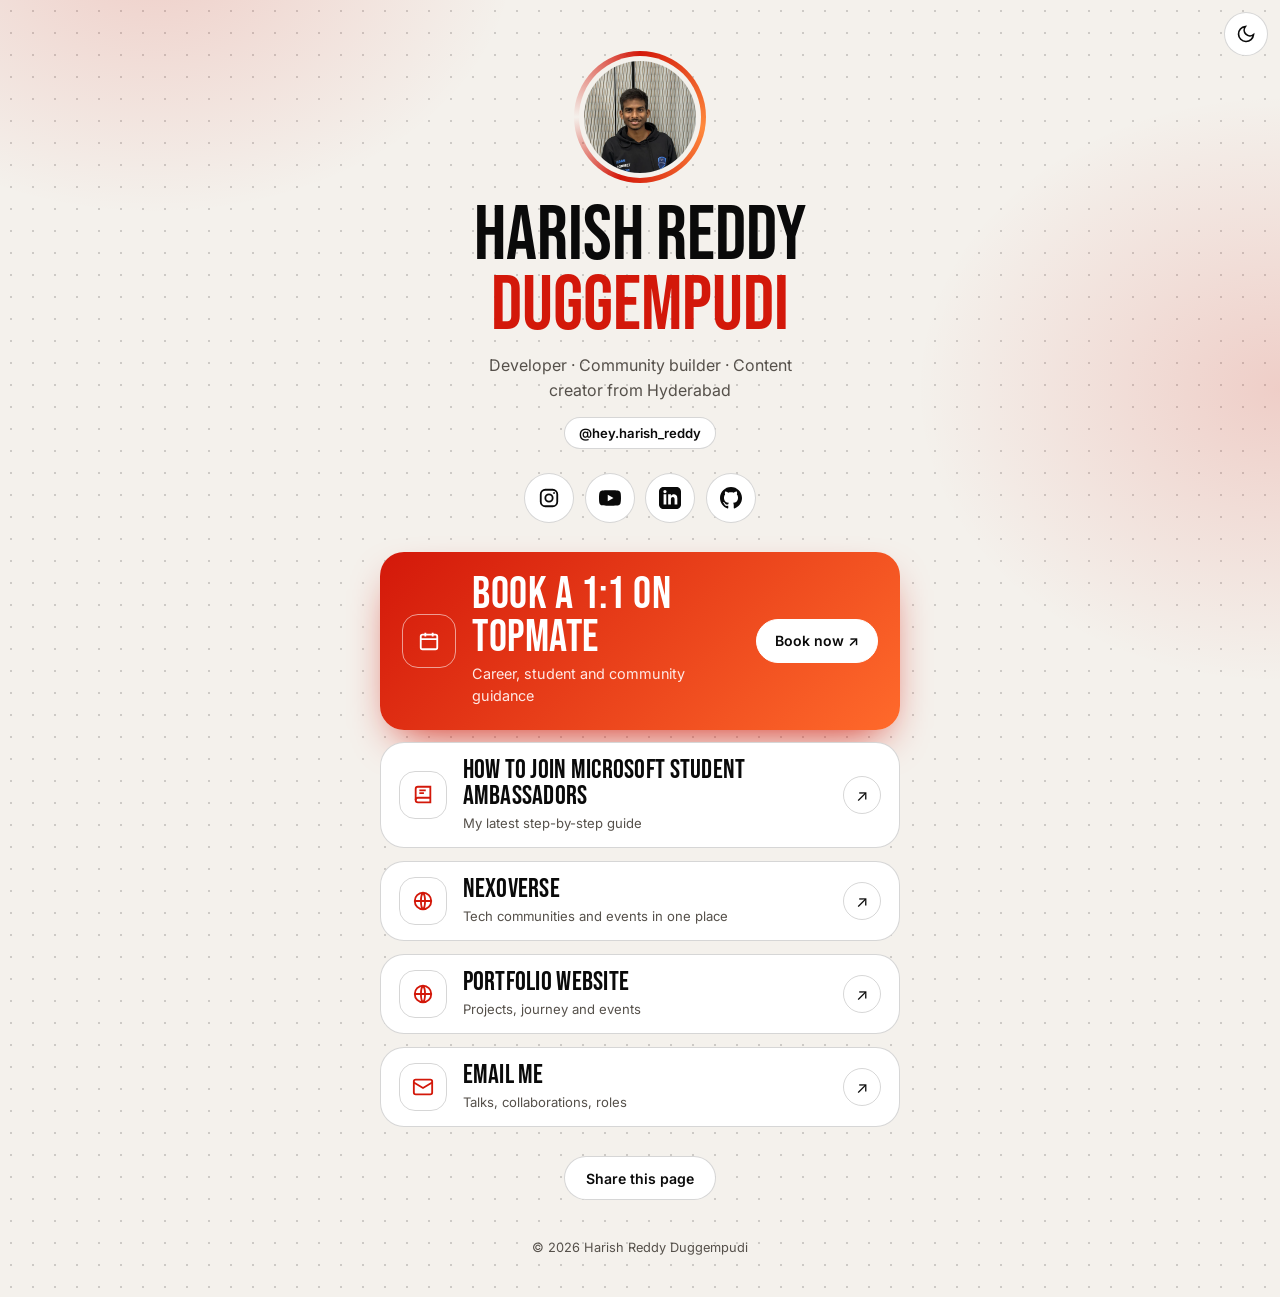
==== links.html @ 3c27a199 "Add link pages to portfolio navigation Co-authored-by: Copilot <223556219+Copilot@users.noreply.gith" ====
<!DOCTYPE html>
<html lang="en">
<head>
<meta charset="utf-8">
<meta name="viewport" content="width=device-width, initial-scale=1, viewport-fit=cover">
<title>Harish Reddy Duggempudi | All my links</title>
<meta name="description" content="All links for Harish Reddy Duggempudi: Topmate mentoring, Instagram, YouTube, LinkedIn, GitHub, articles and projects.">
<meta name="theme-color" content="#0a0a0a">
<link rel="canonical" href="links.html">
<meta property="og:type" content="profile">
<meta property="og:title" content="Harish Reddy Duggempudi | All my links">
<meta property="og:description" content="Mentoring, content, projects and socials in one place.">
<meta property="og:url" content="links.html">
<meta property="og:image" content="assets/og-image.jpg">
<meta name="twitter:card" content="summary_large_image">
<meta name="twitter:image" content="assets/og-image.jpg">
<link rel="icon" type="image/svg+xml" href="/favicon.svg">
<link rel="preconnect" href="https://fonts.googleapis.com">
<link rel="preconnect" href="https://fonts.gstatic.com" crossorigin>
<link href="https://fonts.googleapis.com/css2?family=Bebas+Neue&family=Inter:wght@400;500;600&display=swap" rel="stylesheet">
<link rel="stylesheet" href="common.css">
<style>
body{background:radial-gradient(520px 380px at 12% -4%,var(--glow),transparent 70%),radial-gradient(520px 420px at 100% 30%,var(--glow),transparent 70%),radial-gradient(var(--line) 1px,transparent 1.2px) 0 0/22px 22px,var(--bg)}
.wrap{width:min(520px,100% - 32px);margin:0 auto;padding:3.2rem 0 1rem;text-align:center}
.ring{width:132px;height:132px;margin:0 auto 1.1rem;padding:5px;border-radius:50%;background:conic-gradient(from 0deg,var(--red),#ff8a3d,var(--red) 55%,transparent 75%,var(--red));animation:spin 6s linear infinite}
.ring>div{width:100%;height:100%;border-radius:50%;background:var(--bg);padding:5px}
.ring img{display:block;width:100%;height:100%;border-radius:50%;object-fit:cover;object-position:top;background:var(--card);animation:spin 6s linear infinite reverse}
@keyframes spin{to{transform:rotate(1turn)}}
h1{font-size:clamp(3.2rem,15vw,4.8rem)}
h1 span{color:var(--red)}
.bio{color:var(--mute);max-width:32ch;margin:.7rem auto 0}
.handle{display:inline-block;margin-top:.9rem;padding:.3rem .9rem;border:1px solid var(--line);border-radius:99px;font-size:.82rem;font-weight:600;background:var(--card)}
.soc{display:flex;justify-content:center;flex-wrap:wrap;gap:.65rem;margin:1.5rem 0 1.8rem}
.soc a{width:50px;height:50px;border-radius:50%;border:1px solid var(--line);background:var(--card);display:grid;place-items:center;transition:transform .2s,background .2s,border-color .2s,color .2s}
.soc a svg{width:22px;height:22px}
@media(hover:hover){.soc a:hover{background:var(--red);border-color:var(--red);color:#fff;transform:translateY(-4px) rotate(-6deg)}}
.soc a:active{transform:scale(.94)}
ul.l{list-style:none;display:flex;flex-direction:column;gap:.8rem;text-align:left}
ul.l li{animation:up .6s cubic-bezier(.2,.8,.2,1) both;animation-delay:calc(var(--i)*70ms + 150ms)}
.lk{--x:50%;--y:50%;position:relative;overflow:hidden;isolation:isolate;display:flex;align-items:center;gap:1rem;min-height:76px;padding:.9rem 1.1rem;border:1px solid var(--line);border-radius:24px;background:var(--card);transition:border-color .2s,transform .2s}
.lk::before{content:"";position:absolute;inset:0;z-index:-1;opacity:0;transition:opacity .25s;background:radial-gradient(240px circle at var(--x) var(--y),var(--glow),transparent 70%)}
.ic{flex:none;width:48px;height:48px;border-radius:16px;border:1px solid var(--line);display:grid;place-items:center;color:var(--red);transition:background .2s,color .2s,border-color .2s}
.ic svg{width:22px;height:22px}
.tx{flex:1;min-width:0}
.tx b{display:block;font:400 1.7rem/.95 'Bebas Neue',Impact,sans-serif;text-transform:uppercase;letter-spacing:.01em;overflow-wrap:anywhere}
.tx span{display:block;color:var(--mute);font-size:.82rem;margin-top:.2rem;overflow-wrap:anywhere}
.ar{flex:none;width:38px;height:38px;border-radius:50%;border:1px solid var(--line);display:grid;place-items:center;transition:background .2s,transform .25s,border-color .2s,color .2s}
@media(hover:hover){
.lk:hover{border-color:var(--red);transform:translateY(-3px)}
.lk:hover::before{opacity:1}
.lk:hover .ic{background:var(--red);color:#fff;border-color:var(--red)}
.lk:hover .ar{background:var(--red);border-color:var(--red);color:#fff;transform:rotate(45deg)}
.lk.f:hover{transform:translateY(-3px) scale(1.01)}
.lk.f:hover .ar{background:#0a0a0a;color:#fff;border-color:#0a0a0a;transform:none}}
.lk:active{transform:scale(.985)}
.lk.f{flex-wrap:wrap;min-height:150px;padding:1.4rem;border:0;background:linear-gradient(135deg,var(--red),#ff6a2b);color:#fff;box-shadow:0 18px 44px -18px var(--red)}
.lk.f::before{display:none}
.lk.f::after{content:"";position:absolute;inset:0;z-index:-1;background:linear-gradient(110deg,transparent 35%,rgba(255,255,255,.28) 50%,transparent 65%);transform:translateX(-120%);animation:shine 4.2s ease-in-out 1.2s infinite}
@keyframes shine{60%,100%{transform:translateX(120%)}}
.lk.f .ic{width:54px;height:54px;color:#fff;border-color:rgba(255,255,255,.55)}
.lk.f .tx b{font-size:2.8rem}
.lk.f .tx span{color:#ffe9e5;font-size:.9rem}
.lk.f .ar{width:auto;height:44px;padding:0 1.1rem;border-radius:99px;background:#fff;color:#0a0a0a;border-color:#fff;font-weight:600;font-size:.88rem}
.new{display:inline-block;margin-left:.5rem;padding:.12rem .6rem;border-radius:99px;background:var(--red);color:#fff;font:600 .68rem/1.5 Inter,sans-serif;letter-spacing:.04em;vertical-align:middle;animation:pulse 2s ease-in-out infinite}
@keyframes pulse{50%{box-shadow:0 0 0 6px transparent;opacity:.75}}
.share{margin-top:1.8rem}
@media(max-width:380px){.lk.f .tx b{font-size:2.3rem}.tx b{font-size:1.5rem}}
</style>
</head>
<body>
<a class="skip" href="#list">Skip to links</a>
<button class="theme" id="theme" type="button" aria-label="Switch theme"></button>
<main class="wrap">
  <div class="ring"><div><img id="photo" alt="Portrait of Harish Reddy Duggempudi" width="112" height="112" fetchpriority="high" decoding="async"></div></div>
  <h1 class="d" id="name">Harish Reddy <span>Duggempudi</span></h1>
  <p class="bio" id="bio"></p>
  <span class="handle" id="handle"></span>
  <nav class="soc" id="soc" aria-label="Social media"></nav>
  <ul class="l" id="list" aria-label="My links"></ul>
  <noscript><p class="noscript">Please enable JavaScript to see my links, or visit <a href="https://www.instagram.com/hey.harish_reddy/">Instagram</a>.</p></noscript>
  <button class="pill share" id="share" type="button">Share this page</button>
</main>
<footer>© <span id="yr"></span> <a href="./">Harish Reddy Duggempudi</a></footer>
<div id="toast" role="status" aria-live="polite"></div>

<script src="links-data.js"></script>
<script src="common.js"></script>
<script>
(function(){
  const {$,esc,icon,safe,ext,visible}=App,P=window.PROFILE,parts=P.name.split(' ');
  document.title=P.name+' | All my links';
  $('#name').innerHTML=esc(parts.slice(0,2).join(' '))+'<br><span>'+esc(parts.slice(2).join(' '))+'</span>';
  $('#bio').textContent=P.bio;
  $('#handle').textContent=P.handle;
  $('#photo').src=P.photo;
  $('#yr').textContent=new Date().getFullYear();
  $('#soc').innerHTML=window.SOCIALS.map(s=>`<a href="${esc(safe(s.url))}"${ext(s.url)} aria-label="${esc(s.name)}${/^https?:/i.test(s.url)?' (opens in a new tab)':''}" title="${esc(s.name)}">${icon(s.icon)}</a>`).join('');
  $('#list').innerHTML=visible(window.LINKS).map((l,i)=>{
    const cta=l.cta||'Open';
    const fresh=l.isNew||(l.added&&(Date.now()-new Date(l.added))/864e5<=(window.NEW_DAYS||14));
    return `<li style="--i:${i}"><a class="lk${l.featured?' f':''}" href="${esc(safe(l.url))}"${ext(l.url)}><span class="ic">${icon(l.icon)}</span><span class="tx"><b>${esc(l.title)}${fresh?'<span class="new">New</span>':''}</b>${l.desc?`<span>${esc(l.desc)}</span>`:''}</span><span class="ar"${l.featured?'':' aria-hidden="true"'}>${l.featured?esc(cta)+' ↗':'↗'}</span></a></li>`;
  }).join('');
  App.spotlight('#list','.lk');App.share(document.querySelector('#share'));App.theme();App.seo('links.html');
})();
</script>
</body>
</html>
---- common.css ----
/* Shared styles for links.html and socials.html */
:root{--bg:#0a0a0a;--card:#161616;--line:rgba(255,255,255,.14);--text:#f4f1ec;--mute:#aaa59d;--red:#f12c1c;--glow:rgba(241,44,28,.22);color-scheme:dark}
@media(prefers-color-scheme:light){:root:not([data-theme=dark]){--bg:#f4f1ec;--card:#fff;--line:rgba(0,0,0,.16);--text:#0a0a0a;--mute:#55504a;--red:#d3180a;--glow:rgba(211,24,10,.16);color-scheme:light}}
:root[data-theme=light]{--bg:#f4f1ec;--card:#fff;--line:rgba(0,0,0,.16);--text:#0a0a0a;--mute:#55504a;--red:#d3180a;--glow:rgba(211,24,10,.16);color-scheme:light}
*{box-sizing:border-box;margin:0;padding:0}
html{background:var(--bg);-webkit-text-size-adjust:100%}
body{min-height:100vh;min-height:100dvh;color:var(--text);font:400 1rem/1.55 Inter,system-ui,-apple-system,"Segoe UI",sans-serif;padding:env(safe-area-inset-top,0px) 0 env(safe-area-inset-bottom,0px);overflow-x:hidden}
a{color:inherit;text-decoration:none}
.d{font-family:'Bebas Neue',Impact,sans-serif;font-weight:400;text-transform:uppercase;line-height:.92}
:focus-visible{outline:3px solid var(--red);outline-offset:3px}
.skip{position:absolute;left:12px;top:-60px;z-index:20;padding:.6rem 1rem;border-radius:99px;background:var(--red);color:#fff;font-weight:600;transition:top .2s}
.skip:focus{top:calc(env(safe-area-inset-top,0px) + 10px)}
.theme{position:fixed;top:calc(env(safe-area-inset-top,0px) + 12px);right:12px;z-index:15;width:44px;height:44px;border-radius:50%;border:1px solid var(--line);background:var(--card);color:var(--text);display:grid;place-items:center;cursor:pointer;transition:background .2s,color .2s,border-color .2s}
@media(hover:hover){.theme:hover{background:var(--red);border-color:var(--red);color:#fff}}
.theme svg{width:20px;height:20px}
.ic svg{display:block}
.pill{display:inline-flex;align-items:center;justify-content:center;gap:.5rem;min-height:44px;padding:.6rem 1.3rem;border-radius:99px;border:1px solid var(--line);background:var(--card);color:var(--text);font:600 .88rem Inter,system-ui,sans-serif;cursor:pointer;transition:background .2s,border-color .2s,color .2s}
@media(hover:hover){.pill:hover{background:var(--red);border-color:var(--red);color:#fff}}
.theme:active,.pill:active{transform:scale(.97)}
footer{text-align:center;color:var(--mute);font-size:.8rem;padding:1.4rem 1rem 2.4rem}
@media(hover:hover){footer a:hover{color:var(--red)}}
footer a:active{opacity:.7}
#toast{position:fixed;bottom:calc(env(safe-area-inset-bottom,0px) + 20px);left:50%;transform:translateX(-50%);background:var(--text);color:var(--bg);padding:.7rem 1.2rem;border-radius:99px;font-size:.88rem;opacity:0;pointer-events:none;transition:opacity .3s;z-index:30}
#toast.on{opacity:1}
.noscript{max-width:420px;margin:3rem auto;padding:0 1rem;text-align:center}
@keyframes up{from{opacity:0;transform:translateY(18px)}}
@media(prefers-reduced-motion:reduce){*,*::before,*::after{animation:none!important;transition:none!important}}
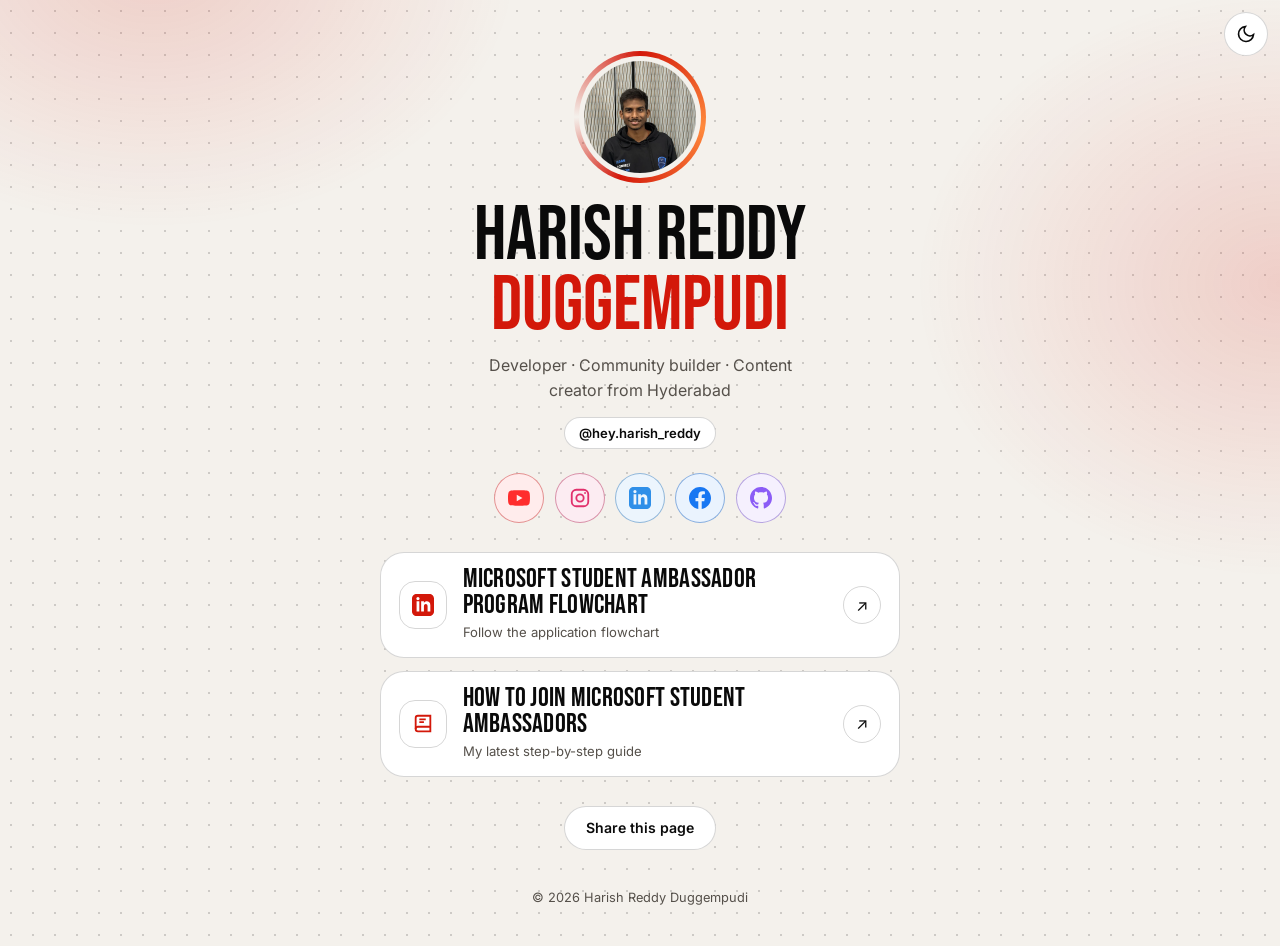
==== commit a9753615: "Update social links and landing pages Co-authored-by: Copilot <223556219+Copilot@users.noreply.githu" ====
--- a/links.html
+++ b/links.html
@@ -31,9 +31,10 @@
 .bio{color:var(--mute);max-width:32ch;margin:.7rem auto 0}
 .handle{display:inline-block;margin-top:.9rem;padding:.3rem .9rem;border:1px solid var(--line);border-radius:99px;font-size:.82rem;font-weight:600;background:var(--card)}
 .soc{display:flex;justify-content:center;flex-wrap:wrap;gap:.65rem;margin:1.5rem 0 1.8rem}
-.soc a{width:50px;height:50px;border-radius:50%;border:1px solid var(--line);background:var(--card);display:grid;place-items:center;transition:transform .2s,background .2s,border-color .2s,color .2s}
+.soc a{--a:var(--red);width:50px;height:50px;border-radius:50%;border:1px solid color-mix(in srgb,var(--a) 35%,var(--line));background:color-mix(in srgb,var(--a) 9%,var(--card));color:var(--a);display:grid;place-items:center;transition:transform .2s,background .2s,border-color .2s,color .2s}
+.soc a[data-k=instagram]{--a:#e1306c}.soc a[data-k=youtube]{--a:#ff2d2d}.soc a[data-k=linkedin]{--a:#2f8fe8}.soc a[data-k=github]{--a:#8b5cf6}.soc a[data-k=facebook]{--a:#1877f2}
 .soc a svg{width:22px;height:22px}
-@media(hover:hover){.soc a:hover{background:var(--red);border-color:var(--red);color:#fff;transform:translateY(-4px) rotate(-6deg)}}
+@media(hover:hover){.soc a:hover{background:var(--a);border-color:var(--a);color:#fff;transform:translateY(-4px) rotate(-6deg)}}
 .soc a:active{transform:scale(.94)}
 ul.l{list-style:none;display:flex;flex-direction:column;gap:.8rem;text-align:left}
 ul.l li{animation:up .6s cubic-bezier(.2,.8,.2,1) both;animation-delay:calc(var(--i)*70ms + 150ms)}
@@ -94,7 +95,7 @@
   $('#handle').textContent=P.handle;
   $('#photo').src=P.photo;
   $('#yr').textContent=new Date().getFullYear();
-  $('#soc').innerHTML=window.SOCIALS.map(s=>`<a href="${esc(safe(s.url))}"${ext(s.url)} aria-label="${esc(s.name)}${/^https?:/i.test(s.url)?' (opens in a new tab)':''}" title="${esc(s.name)}">${icon(s.icon)}</a>`).join('');
+  $('#soc').innerHTML=window.SOCIALS.map(s=>`<a data-k="${esc(s.icon)}" href="${esc(safe(s.url))}"${ext(s.url)} aria-label="${esc(s.name)}${/^https?:/i.test(s.url)?' (opens in a new tab)':''}" title="${esc(s.name)}">${icon(s.icon)}</a>`).join('');
   $('#list').innerHTML=visible(window.LINKS).map((l,i)=>{
     const cta=l.cta||'Open';
     const fresh=l.isNew||(l.added&&(Date.now()-new Date(l.added))/864e5<=(window.NEW_DAYS||14));
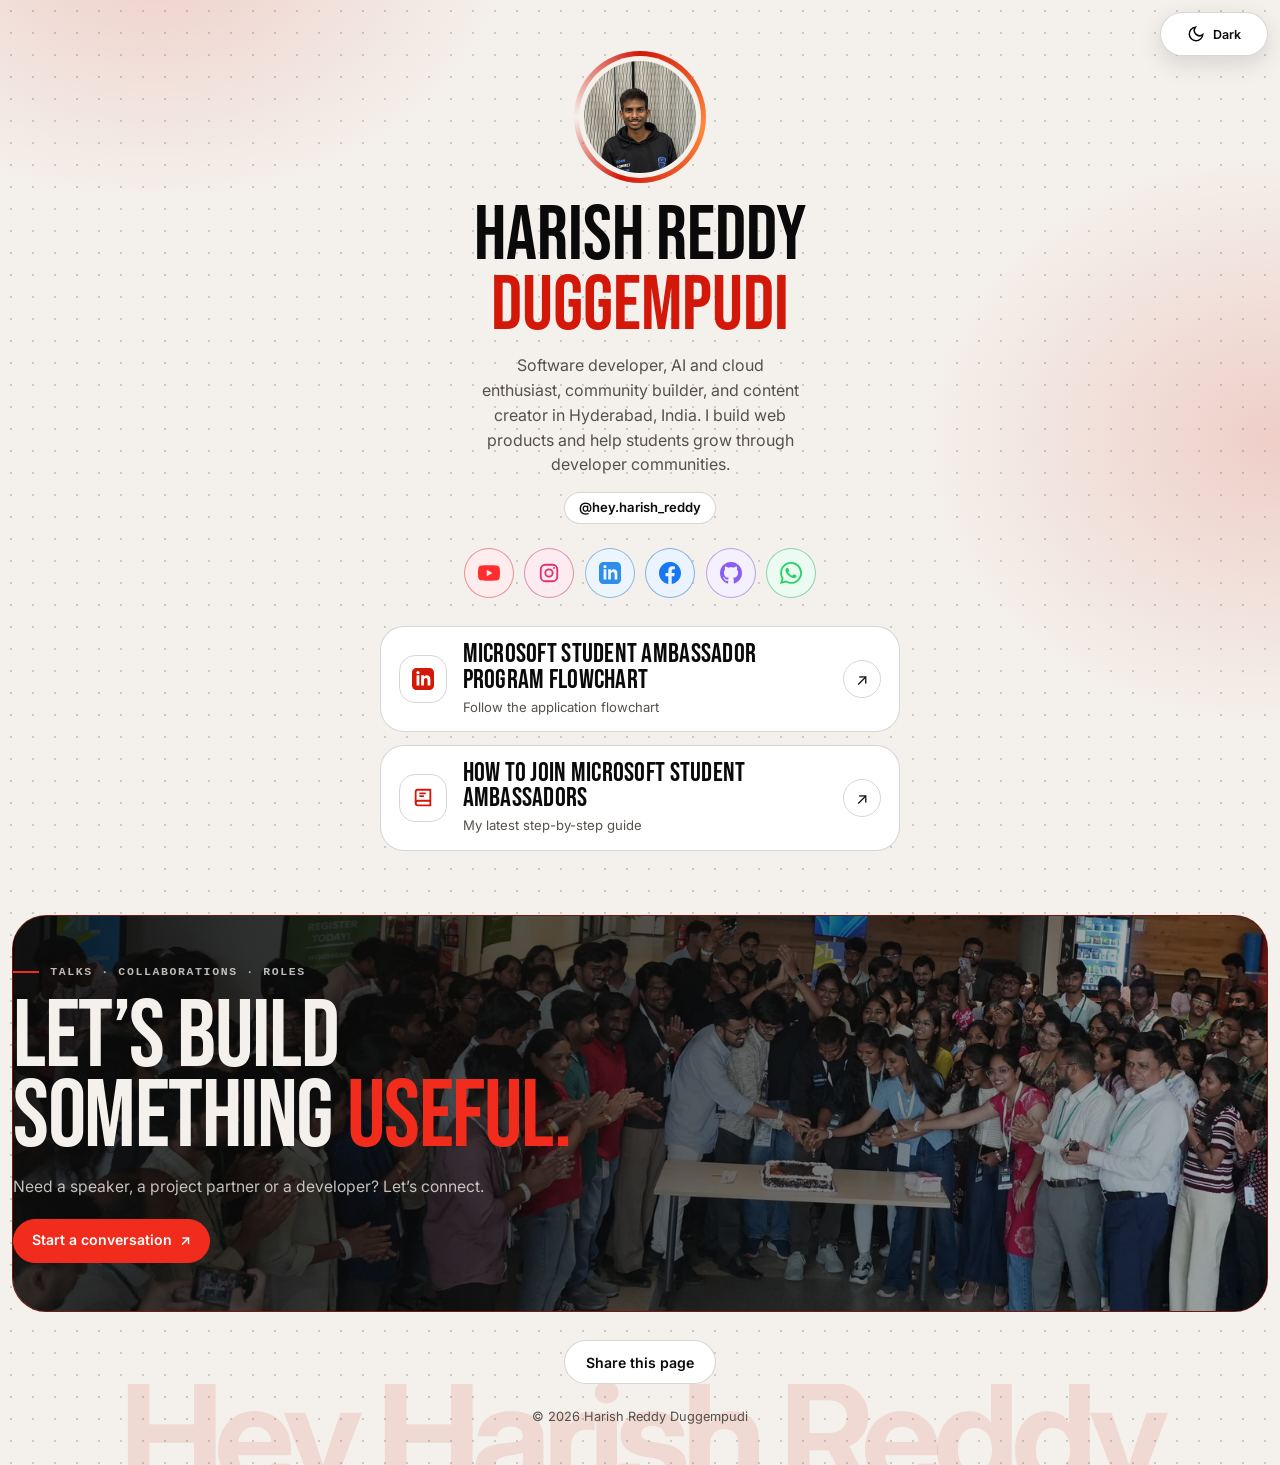
==== commit 0b4c72c5: "Update portfolio content and SEO Co-authored-by: Copilot <223556219+Copilot@users.noreply.github.com" ====
--- a/links.html
+++ b/links.html
@@ -3,22 +3,87 @@
 <head>
 <meta charset="utf-8">
 <meta name="viewport" content="width=device-width, initial-scale=1, viewport-fit=cover">
-<title>Harish Reddy Duggempudi | All my links</title>
-<meta name="description" content="All links for Harish Reddy Duggempudi: Topmate mentoring, Instagram, YouTube, LinkedIn, GitHub, articles and projects.">
+<title>Harish Reddy Duggempudi | Official Links &amp; Profiles</title>
+<meta name="description" content="Official links for Harish Reddy Duggempudi (Hey Harish), software developer in Hyderabad, India: projects, articles, mentoring, and social profiles.">
+<meta name="author" content="Harish Reddy Duggempudi">
+<meta name="robots" content="index, follow, max-image-preview:large">
 <meta name="theme-color" content="#0a0a0a">
-<link rel="canonical" href="links.html">
-<meta property="og:type" content="profile">
-<meta property="og:title" content="Harish Reddy Duggempudi | All my links">
-<meta property="og:description" content="Mentoring, content, projects and socials in one place.">
-<meta property="og:url" content="links.html">
-<meta property="og:image" content="assets/og-image.jpg">
+<meta name="apple-mobile-web-app-title" content="Hey Harish">
+<link rel="canonical" href="https://heyharishreddy.in/links.html">
+<meta property="og:type" content="website">
+<meta property="og:site_name" content="Hey Harish">
+<meta property="og:locale" content="en_IN">
+<meta property="og:title" content="Harish Reddy Duggempudi | Official Links &amp; Profiles">
+<meta property="og:description" content="Official links for Harish Reddy Duggempudi (Hey Harish), software developer in Hyderabad, India: projects, articles, mentoring, and social profiles.">
+<meta property="og:url" content="https://heyharishreddy.in/links.html">
+<meta property="og:image" content="https://heyharishreddy.in/assets/og-image.jpg">
+<meta property="og:image:alt" content="Harish Reddy Duggempudi in a black and red portfolio graphic">
 <meta name="twitter:card" content="summary_large_image">
-<meta name="twitter:image" content="assets/og-image.jpg">
-<link rel="icon" type="image/svg+xml" href="/favicon.svg">
+<meta name="twitter:title" content="Harish Reddy Duggempudi | Official Links &amp; Profiles">
+<meta name="twitter:description" content="Official links for Harish Reddy Duggempudi (Hey Harish), software developer in Hyderabad, India: projects, articles, mentoring, and social profiles.">
+<meta name="twitter:image" content="https://heyharishreddy.in/assets/og-image.jpg">
+<meta name="twitter:image:alt" content="Harish Reddy Duggempudi in a black and red portfolio graphic">
+<script type="application/ld+json">
+{
+  "@context": "https://schema.org",
+  "@graph": [
+    {
+      "@type": "Person",
+      "@id": "https://heyharishreddy.in/#person",
+      "name": "Harish Reddy Duggempudi",
+      "alternateName": ["Harish Reddy", "Harish", "Hey Harish", "@hey.harish_reddy"],
+      "url": "https://heyharishreddy.in/",
+      "image": "https://heyharishreddy.in/assets/portrait-hero.webp",
+      "jobTitle": "Software Developer, Community Builder, and Content Creator",
+      "description": "Harish Reddy Duggempudi is a software developer, AI and cloud enthusiast, and community builder in Hyderabad, India. He builds web products and helps students grow through developer communities.",
+      "email": "harishreddy2k05@gmail.com",
+      "homeLocation": {
+        "@type": "Place",
+        "name": "Hyderabad, Telangana, India"
+      },
+      "knowsAbout": ["Software development", "Artificial intelligence", "Cloud computing", "Microsoft Azure", "Microsoft Fabric", "Web development", "Student developer communities", "Content creation"],
+      "sameAs": [
+        "https://youtube.com/@hey.harish_reddy",
+        "https://www.instagram.com/hey.harish_reddy/",
+        "https://www.linkedin.com/in/harish-reddy-duggempudi/",
+        "https://www.facebook.com/profile.php?id=61595168235205",
+        "https://github.com/Harish-Reddy-Duggempudi",
+        "https://whatsapp.com/channel/0029VbDn5c98F2pA9wcoLq40",
+        "https://heyharishreddy.blogspot.com/",
+        "https://topmate.io/harish_reddy_duggempudi"
+      ]
+    },
+    {
+      "@type": "ProfilePage",
+      "@id": "https://heyharishreddy.in/links.html#webpage",
+      "url": "https://heyharishreddy.in/links.html",
+      "name": "Harish Reddy Duggempudi | Official Links & Profiles",
+      "description": "Official links for Harish Reddy Duggempudi (Hey Harish), software developer in Hyderabad, India: projects, articles, mentoring, and social profiles.",
+      "mainEntity": {"@id": "https://heyharishreddy.in/#person"},
+      "about": {"@id": "https://heyharishreddy.in/#person"},
+      "isPartOf": {"@id": "https://heyharishreddy.in/#website"}
+    },
+    {
+      "@type": "WebSite",
+      "@id": "https://heyharishreddy.in/#website",
+      "url": "https://heyharishreddy.in/",
+      "name": "Hey Harish",
+      "publisher": {"@id": "https://heyharishreddy.in/#person"}
+    }
+  ]
+}
+</script>
+<link rel="icon" type="image/png" href="favicon-96x96.png" sizes="96x96">
+<link rel="icon" type="image/svg+xml" href="assets/favicon.svg">
+<link rel="shortcut icon" href="favicon.ico">
+<link rel="apple-touch-icon" sizes="180x180" href="apple-touch-icon.png">
+<link rel="manifest" href="site.webmanifest">
 <link rel="preconnect" href="https://fonts.googleapis.com">
 <link rel="preconnect" href="https://fonts.gstatic.com" crossorigin>
 <link href="https://fonts.googleapis.com/css2?family=Bebas+Neue&family=Inter:wght@400;500;600&display=swap" rel="stylesheet">
 <link rel="stylesheet" href="common.css">
+<link rel="stylesheet" href="contact-cta.css">
+<link rel="stylesheet" href="footer-brand.css">
 <style>
 body{background:radial-gradient(520px 380px at 12% -4%,var(--glow),transparent 70%),radial-gradient(520px 420px at 100% 30%,var(--glow),transparent 70%),radial-gradient(var(--line) 1px,transparent 1.2px) 0 0/22px 22px,var(--bg)}
 .wrap{width:min(520px,100% - 32px);margin:0 auto;padding:3.2rem 0 1rem;text-align:center}
@@ -32,7 +97,7 @@
 .handle{display:inline-block;margin-top:.9rem;padding:.3rem .9rem;border:1px solid var(--line);border-radius:99px;font-size:.82rem;font-weight:600;background:var(--card)}
 .soc{display:flex;justify-content:center;flex-wrap:wrap;gap:.65rem;margin:1.5rem 0 1.8rem}
 .soc a{--a:var(--red);width:50px;height:50px;border-radius:50%;border:1px solid color-mix(in srgb,var(--a) 35%,var(--line));background:color-mix(in srgb,var(--a) 9%,var(--card));color:var(--a);display:grid;place-items:center;transition:transform .2s,background .2s,border-color .2s,color .2s}
-.soc a[data-k=instagram]{--a:#e1306c}.soc a[data-k=youtube]{--a:#ff2d2d}.soc a[data-k=linkedin]{--a:#2f8fe8}.soc a[data-k=github]{--a:#8b5cf6}.soc a[data-k=facebook]{--a:#1877f2}
+.soc a[data-k=instagram]{--a:#e1306c}.soc a[data-k=youtube]{--a:#ff2d2d}.soc a[data-k=linkedin]{--a:#2f8fe8}.soc a[data-k=github]{--a:#8b5cf6}.soc a[data-k=facebook]{--a:#1877f2}.soc a[data-k=whatsapp]{--a:#25d366}
 .soc a svg{width:22px;height:22px}
 @media(hover:hover){.soc a:hover{background:var(--a);border-color:var(--a);color:#fff;transform:translateY(-4px) rotate(-6deg)}}
 .soc a:active{transform:scale(.94)}
@@ -64,7 +129,7 @@
 .lk.f .ar{width:auto;height:44px;padding:0 1.1rem;border-radius:99px;background:#fff;color:#0a0a0a;border-color:#fff;font-weight:600;font-size:.88rem}
 .new{display:inline-block;margin-left:.5rem;padding:.12rem .6rem;border-radius:99px;background:var(--red);color:#fff;font:600 .68rem/1.5 Inter,sans-serif;letter-spacing:.04em;vertical-align:middle;animation:pulse 2s ease-in-out infinite}
 @keyframes pulse{50%{box-shadow:0 0 0 6px transparent;opacity:.75}}
-.share{margin-top:1.8rem}
+.share{margin:1.8rem 0 0}
 @media(max-width:380px){.lk.f .tx b{font-size:2.3rem}.tx b{font-size:1.5rem}}
 </style>
 </head>
@@ -74,14 +139,22 @@
 <main class="wrap">
   <div class="ring"><div><img id="photo" alt="Portrait of Harish Reddy Duggempudi" width="112" height="112" fetchpriority="high" decoding="async"></div></div>
   <h1 class="d" id="name">Harish Reddy <span>Duggempudi</span></h1>
-  <p class="bio" id="bio"></p>
-  <span class="handle" id="handle"></span>
+  <p class="bio" id="bio">Software developer, AI and cloud enthusiast, community builder, and content creator in Hyderabad, India. I build web products and help students grow through developer communities.</p>
+  <span class="handle" id="handle">@hey.harish_reddy</span>
   <nav class="soc" id="soc" aria-label="Social media"></nav>
   <ul class="l" id="list" aria-label="My links"></ul>
-  <noscript><p class="noscript">Please enable JavaScript to see my links, or visit <a href="https://www.instagram.com/hey.harish_reddy/">Instagram</a>.</p></noscript>
-  <button class="pill share" id="share" type="button">Share this page</button>
+  <noscript><p class="noscript">Please enable JavaScript to see my links, or visit <a href="https://www.instagram.com/hey.harish_reddy/" target="_blank" rel="noopener noreferrer">Instagram</a>.</p></noscript>
 </main>
-<footer>© <span id="yr"></span> <a href="./">Harish Reddy Duggempudi</a></footer>
+<section class="site-cta" aria-labelledby="site-cta-title">
+  <div class="site-cta-copy">
+    <p class="site-cta-kicker">Talks · Collaborations · Roles</p>
+    <h2 id="site-cta-title">Let’s build<br>something <span>useful.</span></h2>
+    <p>Need a speaker, a project partner or a developer? Let’s connect.</p>
+    <a class="site-cta-link" href="mailto:harishreddy2k05@gmail.com?subject=Talks%20and%20collaborations">Start a conversation <span aria-hidden="true">↗</span></a>
+  </div>
+</section>
+<div class="more share-page"><button class="pill share" id="share" type="button">Share this page</button></div>
+<footer class="brand-footer">© <span id="yr"></span> <a href="./" target="_blank" rel="noopener noreferrer">Harish Reddy Duggempudi</a></footer>
 <div id="toast" role="status" aria-live="polite"></div>
 
 <script src="links-data.js"></script>
@@ -89,7 +162,7 @@
 <script>
 (function(){
   const {$,esc,icon,safe,ext,visible}=App,P=window.PROFILE,parts=P.name.split(' ');
-  document.title=P.name+' | All my links';
+  document.title=P.name+' | Official Links & Profiles';
   $('#name').innerHTML=esc(parts.slice(0,2).join(' '))+'<br><span>'+esc(parts.slice(2).join(' '))+'</span>';
   $('#bio').textContent=P.bio;
   $('#handle').textContent=P.handle;
--- a/common.css
+++ b/common.css
@@ -10,11 +10,14 @@
 :focus-visible{outline:3px solid var(--red);outline-offset:3px}
 .skip{position:absolute;left:12px;top:-60px;z-index:20;padding:.6rem 1rem;border-radius:99px;background:var(--red);color:#fff;font-weight:600;transition:top .2s}
 .skip:focus{top:calc(env(safe-area-inset-top,0px) + 10px)}
-.theme{position:fixed;top:calc(env(safe-area-inset-top,0px) + 12px);right:12px;z-index:15;width:44px;height:44px;border-radius:50%;border:1px solid var(--line);background:var(--card);color:var(--text);display:grid;place-items:center;cursor:pointer;transition:background .2s,color .2s,border-color .2s}
+.theme{position:fixed;top:calc(env(safe-area-inset-top,0px) + 12px);right:12px;z-index:15;min-width:108px;height:44px;padding:0 .9rem;border-radius:999px;border:1px solid var(--line);background:var(--card);color:var(--text);display:inline-flex;align-items:center;justify-content:center;gap:.5rem;box-shadow:0 8px 24px rgba(0,0,0,.12);backdrop-filter:blur(12px);font:600 .78rem Inter,system-ui,sans-serif;cursor:pointer;transition:background .2s,color .2s,border-color .2s,transform .2s}
 @media(hover:hover){.theme:hover{background:var(--red);border-color:var(--red);color:#fff}}
-.theme svg{width:20px;height:20px}
+.theme svg{width:18px;height:18px;flex:none}
+.theme span{white-space:nowrap}
 .ic svg{display:block}
 .pill{display:inline-flex;align-items:center;justify-content:center;gap:.5rem;min-height:44px;padding:.6rem 1.3rem;border-radius:99px;border:1px solid var(--line);background:var(--card);color:var(--text);font:600 .88rem Inter,system-ui,sans-serif;cursor:pointer;transition:background .2s,border-color .2s,color .2s}
+.share-page{margin:1.8rem 0 0;text-align:center}
+.share-page .share{margin:0}
 @media(hover:hover){.pill:hover{background:var(--red);border-color:var(--red);color:#fff}}
 .theme:active,.pill:active{transform:scale(.97)}
 footer{text-align:center;color:var(--mute);font-size:.8rem;padding:1.4rem 1rem 2.4rem}
--- a/contact-cta.css
+++ b/contact-cta.css
@@ -0,0 +1,13 @@
+.site-cta{position:relative;isolation:isolate;overflow:hidden;width:auto;min-height:360px;margin:3rem 12px 1rem;padding:clamp(1.5rem,4vw,3rem) 0;display:flex;align-items:center;border:1px solid rgba(241,44,28,.45);border-radius:34px;background:#0a0a0a;color:#f4f1ec}
+.site-cta::before{content:"";position:absolute;inset:0;z-index:-1;background:linear-gradient(90deg,rgba(10,10,10,.82),rgba(10,10,10,.64) 52%,rgba(10,10,10,.26)),url(assets/contact-bg.webp) center 46%/cover no-repeat}
+.site-cta-copy{position:relative;max-width:680px}
+.site-cta-kicker{display:flex;align-items:center;gap:.7rem;margin:0;color:rgba(244,241,236,.76);font:700 .72rem/1.4 'Space Mono',ui-monospace,monospace;letter-spacing:.14em;text-transform:uppercase}
+.site-cta-kicker::before{content:"";width:26px;height:2px;background:#f12c1c}
+.site-cta h2{margin:1.1rem 0 1rem;font:400 clamp(3.5rem,7.5vw,7rem)/.84 'Bebas Neue',Impact,sans-serif;letter-spacing:-.015em;text-transform:uppercase}
+.site-cta h2 span{color:#f12c1c}
+.site-cta-copy>p:not(.site-cta-kicker){max-width:32em;margin:0;color:rgba(244,241,236,.78);font-size:.98rem}
+.site-cta-link{display:inline-flex;align-items:center;justify-content:center;gap:.55rem;min-height:44px;margin-top:1.2rem;padding:.65rem 1.1rem;border:1px solid #f12c1c;border-radius:99px;background:#f12c1c;color:#fff;font:600 .88rem/1.2 Inter,system-ui,sans-serif;text-decoration:none;transition:background .2s,border-color .2s,transform .2s}
+.site-cta-link:hover{transform:translateY(-2px);border-color:#d92113;background:#d92113}
+.site-cta-link:focus-visible{outline:3px solid #fff;outline-offset:3px}
+@media(max-width:900px){.site-cta{min-height:320px;padding:2.2rem 0}.site-cta::before{background-image:linear-gradient(180deg,rgba(10,10,10,.68),rgba(10,10,10,.48) 50%,rgba(10,10,10,.3)),url(assets/contact-bg.webp)}.site-cta-copy{max-width:600px}}
+@media(max-width:600px){.site-cta{min-height:300px;margin:2rem 8px 1rem;padding:1.8rem 0;border-radius:24px}.site-cta::before{background-position:60% 44%}.site-cta h2{font-size:clamp(3.1rem,14vw,4.6rem);overflow-wrap:anywhere}.site-cta-copy>p:not(.site-cta-kicker){font-size:.9rem}}
--- a/footer-brand.css
+++ b/footer-brand.css
@@ -0,0 +1,3 @@
+footer.brand-footer{position:relative;isolation:isolate;overflow:hidden}
+footer.brand-footer::after{content:"Hey Harish Reddy";position:absolute;z-index:0;left:50%;bottom:-.22em;transform:translateX(-50%);color:color-mix(in srgb,var(--red) 11%,transparent);font:700 clamp(3.5rem,12vw,9rem)/.85 Inter,system-ui,sans-serif;letter-spacing:-.06em;white-space:nowrap;text-transform:none;pointer-events:none;user-select:none}
+footer.brand-footer>*{position:relative;z-index:1}
